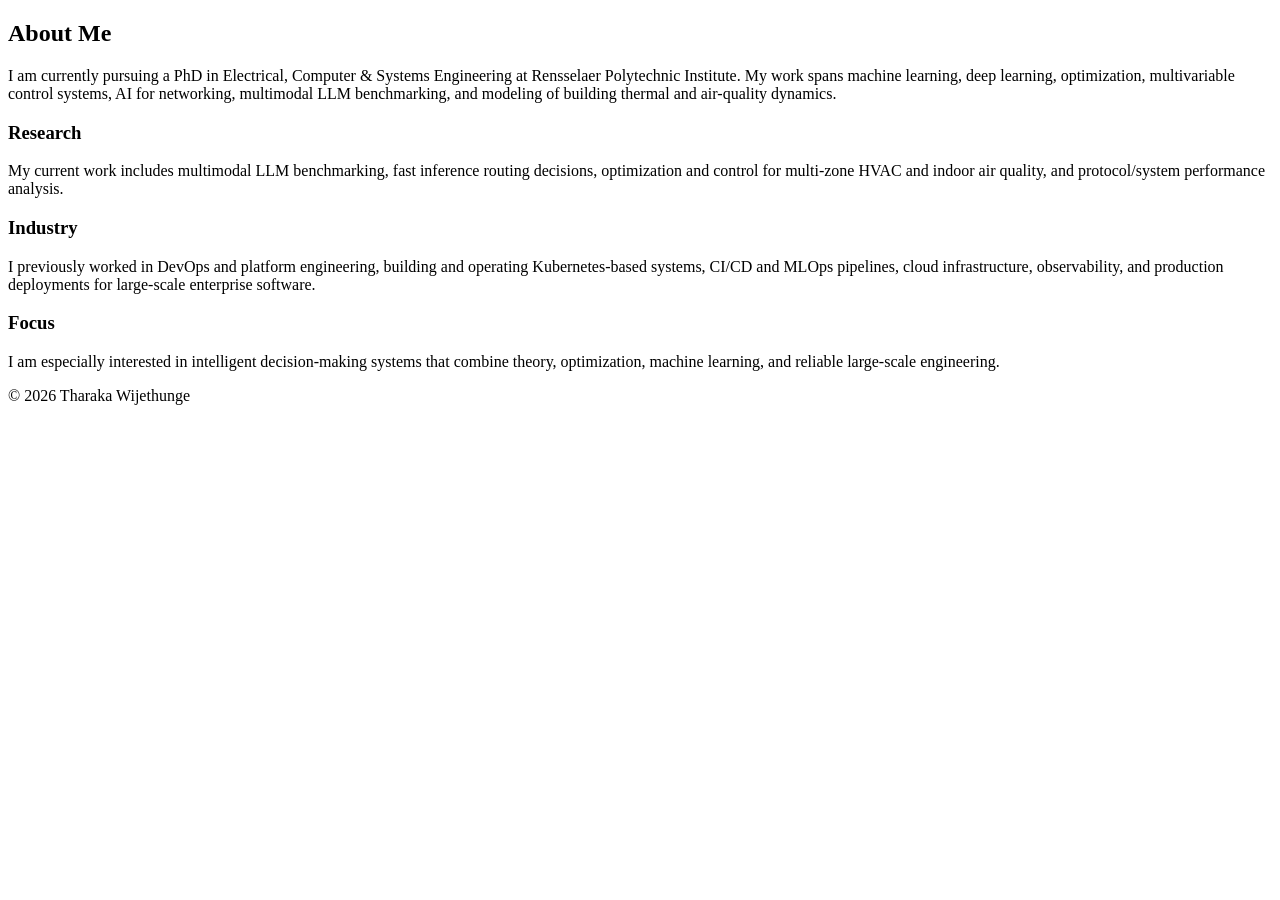
==== about.html @ c2cd3a3f "Add files via upload" ====
<!DOCTYPE html>
<html lang="en">
<head>
  <meta charset="UTF-8" />
  <meta name="viewport" content="width=device-width, initial-scale=1.0" />
  <title>About | Tharaka Wijethunge</title>
  <link rel="stylesheet" href="css/styles.css" />
</head>
<body>
  <div id="site-nav"></div>

  <section class="section page-section">
    <div class="container">
      <h1 class="section-title">About Me</h1>
      <p class="section-sub">
        I am currently pursuing a PhD in Electrical, Computer & Systems Engineering at Rensselaer Polytechnic Institute.
        My work spans machine learning, deep learning, optimization, multivariable control systems, AI for networking,
        multimodal LLM benchmarking, and modeling of building thermal and air-quality dynamics.
      </p>

      <div class="grid-3">
        <div class="glass card">
          <h3>Research</h3>
          <p>
            My current work includes multimodal LLM benchmarking, fast inference routing decisions, optimization and control
            for multi-zone HVAC and indoor air quality, and protocol/system performance analysis.
          </p>
        </div>
        <div class="glass card">
          <h3>Industry</h3>
          <p>
            I previously worked in DevOps and platform engineering, building and operating Kubernetes-based systems,
            CI/CD and MLOps pipelines, cloud infrastructure, observability, and production deployments for large-scale
            enterprise software.
          </p>
        </div>
        <div class="glass card">
          <h3>Focus</h3>
          <p>
            I am especially interested in intelligent decision-making systems that combine theory, optimization,
            machine learning, and reliable large-scale engineering.
          </p>
        </div>
      </div>
    </div>
  </section>

  <footer class="footer"><div class="container">© 2026 Tharaka Wijethunge</div></footer>
  <script src="js/navbar.js"></script>
</body>
</html>
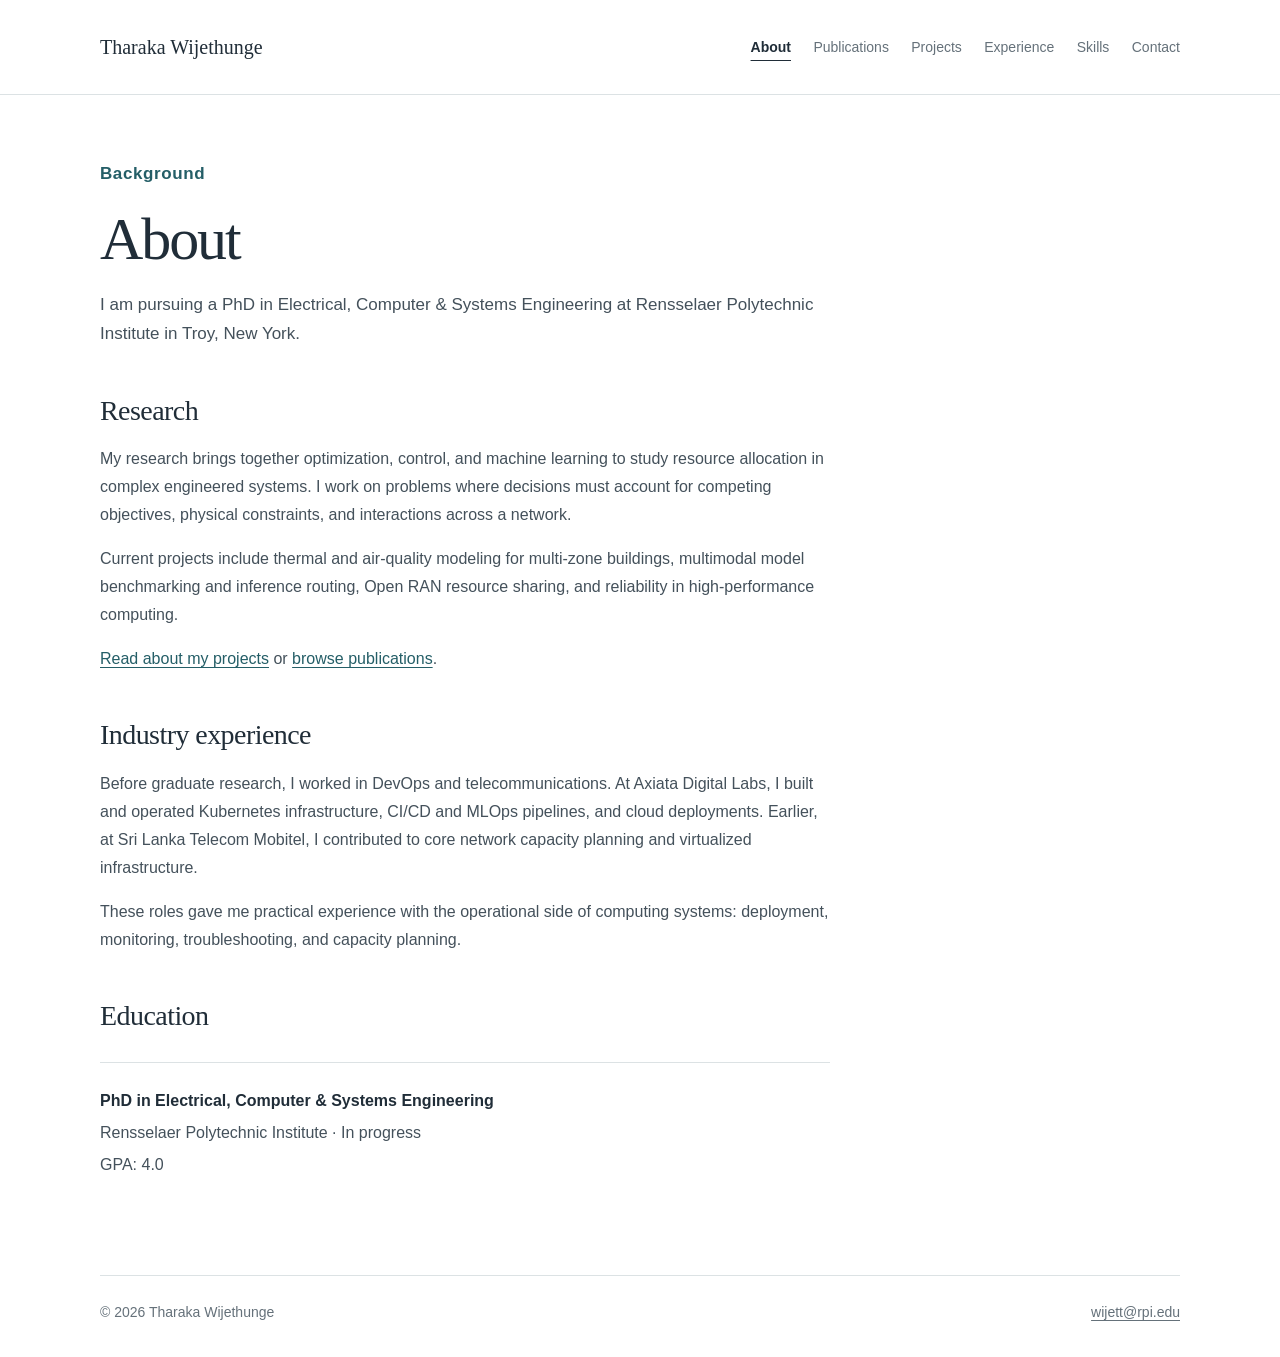
==== commit 145a2371: "s" ====
--- a/about.html
+++ b/about.html
@@ -4,48 +4,59 @@
   <meta charset="UTF-8" />
   <meta name="viewport" content="width=device-width, initial-scale=1.0" />
   <title>About | Tharaka Wijethunge</title>
+  <meta name="description" content="Research background and doctoral education of Tharaka Wijethunge at Rensselaer Polytechnic Institute." />
   <link rel="stylesheet" href="css/styles.css" />
 </head>
 <body>
-  <div id="site-nav"></div>
+  <a class="skip-link" href="#main-content">Skip to content</a>
+  <header class="site-header">
+    <div class="container nav-inner">
+      <a class="brand" href="index.html">Tharaka Wijethunge</a>
+      <nav class="nav-links" aria-label="Main navigation">
+          <a href="about.html" aria-current="page">About</a>
+          <a href="publications.html">Publications</a>
+          <a href="projects.html">Projects</a>
+          <a href="experience.html">Experience</a>
+          <a href="skills.html">Skills</a>
+          <a href="contact.html">Contact</a>
+      </nav>
+    </div>
+  </header>
 
-  <section class="section page-section">
-    <div class="container">
-      <h1 class="section-title">About Me</h1>
-      <p class="section-sub">
-        I am currently pursuing a PhD in Electrical, Computer & Systems Engineering at Rensselaer Polytechnic Institute.
-        My work spans machine learning, deep learning, optimization, multivariable control systems, AI for networking,
-        multimodal LLM benchmarking, and modeling of building thermal and air-quality dynamics.
-      </p>
+<main id="main-content" class="container page">
+    <header class="page-header">
+      <p class="eyebrow">Background</p>
+      <h1>About</h1>
+      <p>I am pursuing a PhD in Electrical, Computer &amp; Systems Engineering at Rensselaer Polytechnic Institute in Troy, New York.</p>
+    </header>
+    <div class="prose">
+      <section aria-labelledby="research-background">
+        <h2 id="research-background">Research</h2>
+        <p>My research brings together optimization, control, and machine learning to study resource allocation in complex engineered systems. I work on problems where decisions must account for competing objectives, physical constraints, and interactions across a network.</p>
+        <p>Current projects include thermal and air-quality modeling for multi-zone buildings, multimodal model benchmarking and inference routing, Open RAN resource sharing, and reliability in high-performance computing.</p>
+        <p><a href="projects.html">Read about my projects</a> or <a href="publications.html">browse publications</a>.</p>
+      </section>
+      <section aria-labelledby="industry-background">
+        <h2 id="industry-background">Industry experience</h2>
+        <p>Before graduate research, I worked in DevOps and telecommunications. At Axiata Digital Labs, I built and operated Kubernetes infrastructure, CI/CD and MLOps pipelines, and cloud deployments. Earlier, at Sri Lanka Telecom Mobitel, I contributed to core network capacity planning and virtualized infrastructure.</p>
+        <p>These roles gave me practical experience with the operational side of computing systems: deployment, monitoring, troubleshooting, and capacity planning.</p>
+      </section>
+      <section aria-labelledby="education-title">
+        <h2 id="education-title">Education</h2>
+        <dl class="education">
+          <dt>PhD in Electrical, Computer &amp; Systems Engineering</dt>
+          <dd>Rensselaer Polytechnic Institute &middot; In progress</dd>
+          <dd>GPA: 4.0</dd>
+        </dl>
+      </section>
+    </div>
+  </main>
 
-      <div class="grid-3">
-        <div class="glass card">
-          <h3>Research</h3>
-          <p>
-            My current work includes multimodal LLM benchmarking, fast inference routing decisions, optimization and control
-            for multi-zone HVAC and indoor air quality, and protocol/system performance analysis.
-          </p>
-        </div>
-        <div class="glass card">
-          <h3>Industry</h3>
-          <p>
-            I previously worked in DevOps and platform engineering, building and operating Kubernetes-based systems,
-            CI/CD and MLOps pipelines, cloud infrastructure, observability, and production deployments for large-scale
-            enterprise software.
-          </p>
-        </div>
-        <div class="glass card">
-          <h3>Focus</h3>
-          <p>
-            I am especially interested in intelligent decision-making systems that combine theory, optimization,
-            machine learning, and reliable large-scale engineering.
-          </p>
-        </div>
-      </div>
+  <footer class="site-footer">
+    <div class="container footer-inner">
+      <span>&copy; 2026 Tharaka Wijethunge</span>
+      <a href="mailto:wijett@rpi.edu">wijett@rpi.edu</a>
     </div>
-  </section>
-
-  <footer class="footer"><div class="container">© 2026 Tharaka Wijethunge</div></footer>
-  <script src="js/navbar.js"></script>
+  </footer>
 </body>
 </html>
--- a/css/styles.css
+++ b/css/styles.css
@@ -0,0 +1,145 @@
+:root {
+  color-scheme: light;
+  --ink: #202d38;
+  --body: #44515b;
+  --muted: #65717a;
+  --accent: #245e67;
+  --line: #dce2e4;
+  --paper: #fff;
+  --max-width: 1080px;
+}
+* { box-sizing: border-box; }
+html { scroll-padding-top: 2rem; }
+body {
+  margin: 0;
+  min-height: 100vh;
+  display: flex;
+  flex-direction: column;
+  background: var(--paper);
+  color: var(--body);
+  font-family: -apple-system, BlinkMacSystemFont, "Segoe UI", Arial, sans-serif;
+  font-size: 1rem;
+  line-height: 1.75;
+  -webkit-font-smoothing: antialiased;
+}
+::selection { background: #dbeaec; color: var(--ink); }
+a { color: var(--accent); text-underline-offset: .2em; text-decoration-thickness: 1px; }
+a:hover { color: var(--ink); }
+a:focus-visible { outline: 2px solid var(--accent); outline-offset: 5px; border-radius: 1px; }
+p, h1, h2, h3, ul, dl, figure { margin: 0; }
+p + p { margin-top: 1rem; }
+h1, h2, h3 { color: var(--ink); }
+h1, h2 { font-family: Georgia, "Times New Roman", serif; font-weight: 400; }
+h1 { font-size: clamp(2.6rem, 5vw, 3.75rem); line-height: 1.12; letter-spacing: -.035em; }
+h2 { font-size: 1.75rem; line-height: 1.3; letter-spacing: -.02em; }
+h3 { font-size: 1.0625rem; font-weight: 600; line-height: 1.5; }
+strong { color: var(--ink); font-weight: 600; }
+main { flex: 1; }
+.container { width: min(calc(100% - 4rem), var(--max-width)); margin-inline: auto; }
+.skip-link { position: absolute; z-index: 10; top: -6rem; left: 1rem; padding: .6rem 1rem; background: var(--ink); color: white; }
+.skip-link:focus { top: 1rem; color: white; }
+.site-header { border-bottom: 1px solid var(--line); }
+.nav-inner { min-height: 94px; display: flex; align-items: center; justify-content: space-between; gap: 2rem; }
+.brand { color: var(--ink); font-family: Georgia, "Times New Roman", serif; font-size: 1.25rem; text-decoration: none; white-space: nowrap; }
+.nav-links { display: flex; flex-wrap: wrap; gap: .35rem 1.4rem; }
+.nav-links a { padding-block: .6rem; color: var(--muted); font-size: .875rem; text-decoration: none; }
+.nav-links a:hover, .nav-links a[aria-current="page"] { color: var(--ink); text-decoration: underline; text-underline-offset: .5rem; }
+.nav-links a[aria-current="page"] { font-weight: 600; }
+.intro { display: grid; grid-template-columns: minmax(0, 1fr) 250px; gap: 5.5rem; padding-block: 4.75rem 4rem; align-items: start; }
+.eyebrow { margin-bottom: 1.1rem; color: var(--accent); font-size: .875rem; font-weight: 600; letter-spacing: .035em; }
+.intro h1 { margin-bottom: 1.25rem; }
+.affiliation { margin-bottom: 1.6rem; font-size: 1rem; color: var(--muted); line-height: 1.65; }
+.intro-copy { max-width: 640px; font-size: 1.0625rem; }
+.intro-copy p + p { margin-top: .9rem; }
+.profile-photo { display: block; width: 100%; height: 306px; object-fit: cover; object-position: center 37%; border-bottom: 1px solid var(--line); }
+.portrait figcaption { padding-top: 1rem; font-size: .875rem; line-height: 1.7; color: var(--muted); }
+.portrait figcaption strong { display: block; font-weight: 500; }
+.profile-links { display: flex; flex-wrap: wrap; gap: .5rem 1.5rem; margin-top: 1.75rem; font-size: .9375rem; }
+.home-section { padding-block: 2.5rem 3rem; border-top: 1px solid var(--line); }
+.section-heading { display: flex; align-items: baseline; justify-content: space-between; gap: 1rem 2rem; margin-bottom: 1.75rem; }
+.section-heading > a { font-size: .875rem; white-space: nowrap; }
+.research-grid { display: grid; grid-template-columns: repeat(3, minmax(0, 1fr)); gap: 2.5rem; }
+.research-grid h3 { margin-bottom: .65rem; }
+.research-grid p { font-size: .9375rem; }
+.reading-list { list-style: none; padding: 0; }
+.reading-list li { display: grid; grid-template-columns: 65px minmax(0, 1fr); gap: 1.5rem; padding-block: 1.35rem; border-top: 1px solid var(--line); }
+.reading-list li:first-child { border-top: 0; padding-top: 0; }
+.reading-list h3 { margin-bottom: .35rem; }
+.reading-list h3 a { color: var(--ink); text-decoration: none; }
+.reading-list h3 a:hover { color: var(--accent); text-decoration: underline; }
+.reading-list p, .year { color: var(--muted); font-size: .875rem; }
+.background-note { display: grid; grid-template-columns: 1fr 2fr; gap: 3rem; }
+.background-note a { display: inline-block; margin-top: .75rem; font-size: .9375rem; }
+.page { padding-block: 4rem 5rem; }
+.page-header { margin-bottom: 2.75rem; max-width: 760px; }
+.page-header h1 { margin-bottom: 1rem; }
+.page-header p { font-size: 1.0625rem; }
+.prose { max-width: 730px; }
+.prose > section + section { margin-top: 2.75rem; }
+.prose h2 { margin-bottom: 1rem; }
+.education { border-top: 1px solid var(--line); padding-top: 1.5rem; margin-top: 1.75rem; }
+.education dt { color: var(--ink); font-weight: 600; }
+.education dd { margin: .25rem 0 0; }
+.record { display: grid; grid-template-columns: 175px minmax(0, 1fr); gap: 2.5rem; padding-block: 2rem; border-top: 1px solid var(--line); }
+.record h2 { margin-bottom: .35rem; font-family: inherit; font-size: 1.125rem; font-weight: 600; letter-spacing: 0; line-height: 1.5; }
+.record .date { color: var(--muted); font-size: .875rem; padding-top: .15rem; }
+.org { color: var(--accent); margin-bottom: .9rem; font-size: .9375rem; }
+.record-body { max-width: 720px; }
+.record-body ul { padding-left: 1.15rem; }
+.record-body li + li { margin-top: .6rem; }
+.publication-group + .publication-group { margin-top: 3rem; }
+.publication-group > h2 { margin-bottom: 1.25rem; color: var(--accent); font-size: 1.5rem; }
+.publication { padding-block: 1.75rem; border-top: 1px solid var(--line); max-width: 860px; }
+.publication h3 { font-size: 1.125rem; margin-bottom: .6rem; max-width: 820px; }
+.authors { font-size: .9375rem; }
+.venue { font-size: .9375rem; margin-top: .35rem; color: var(--accent); }
+.publication-summary { margin-top: .75rem; font-size: .9375rem; max-width: 780px; }
+.project-list .record { grid-template-columns: 145px minmax(0, 1fr); }
+.project-meta { font-size: .875rem; color: var(--muted); }
+.project-meta strong { display: block; margin-bottom: .25rem; color: var(--accent); font-weight: 500; }
+.project-status { font-size: .875rem; color: var(--muted); }
+.skill-list { max-width: 860px; }
+.skill-row { display: grid; grid-template-columns: 230px minmax(0, 1fr); gap: 2rem; padding-block: 1.5rem; border-top: 1px solid var(--line); }
+.skill-row dt { color: var(--ink); font-weight: 600; }
+.skill-row dd { margin: 0; }
+.contact-list { max-width: 750px; }
+.contact-list .skill-row { grid-template-columns: 145px minmax(0, 1fr); }
+.contact-list a { overflow-wrap: anywhere; }
+.site-footer { margin-top: 1rem; }
+.footer-inner { border-top: 1px solid var(--line); padding-block: 1.5rem 2rem; display: flex; flex-wrap: wrap; justify-content: space-between; gap: .5rem 2rem; font-size: .875rem; color: var(--muted); }
+.footer-inner a { color: var(--muted); }
+@media (max-width: 960px) {
+  .nav-inner { align-items: flex-start; flex-direction: column; gap: .5rem; padding-block: 1.25rem; }
+  .nav-links { gap: .25rem 1.5rem; }
+  .intro { gap: 3rem; grid-template-columns: minmax(0, 1fr) 210px; padding-top: 3.5rem; }
+  .profile-photo { height: 270px; }
+  .research-grid { gap: 1.5rem; }
+}
+@media (max-width: 680px) {
+  .container { width: calc(100% - 2.5rem); }
+  .nav-links { gap: 0 1.2rem; }
+  .nav-links a { font-size: .875rem; }
+  .intro { grid-template-columns: 1fr; gap: 2rem; padding-block: 2.75rem; }
+  .intro h1 { font-size: clamp(2.65rem, 11vw, 3.5rem); }
+  .portrait { display: grid; grid-template-columns: 130px minmax(0, 1fr); gap: 1.5rem; align-items: center; }
+  .profile-photo { height: 165px; }
+  .portrait figcaption { padding: 0; }
+  .research-grid { grid-template-columns: 1fr; gap: 1.75rem; }
+  .home-section { padding-block: 2rem; }
+  .section-heading { flex-wrap: wrap; margin-bottom: 1.5rem; }
+  .background-note { grid-template-columns: 1fr; gap: 1rem; }
+  .reading-list li { grid-template-columns: 45px minmax(0, 1fr); gap: .75rem; }
+  .page { padding-block: 2.75rem 3rem; }
+  .page-header { margin-bottom: 2rem; }
+  .record, .project-list .record { grid-template-columns: 1fr; gap: .65rem; padding-block: 1.5rem; }
+  .project-meta strong { display: inline; margin-right: .5rem; }
+  .skill-row, .contact-list .skill-row { grid-template-columns: 1fr; gap: .4rem; padding-block: 1.25rem; }
+}
+@media print {
+  body { color: #000; font-size: 11pt; }
+  .container { width: 100%; }
+  .site-header, .skip-link, .site-footer { display: none; }
+  .page, .intro { padding-block: 1rem; }
+  a { color: inherit; }
+  .record, .publication, .research-grid article { break-inside: avoid; }
+}
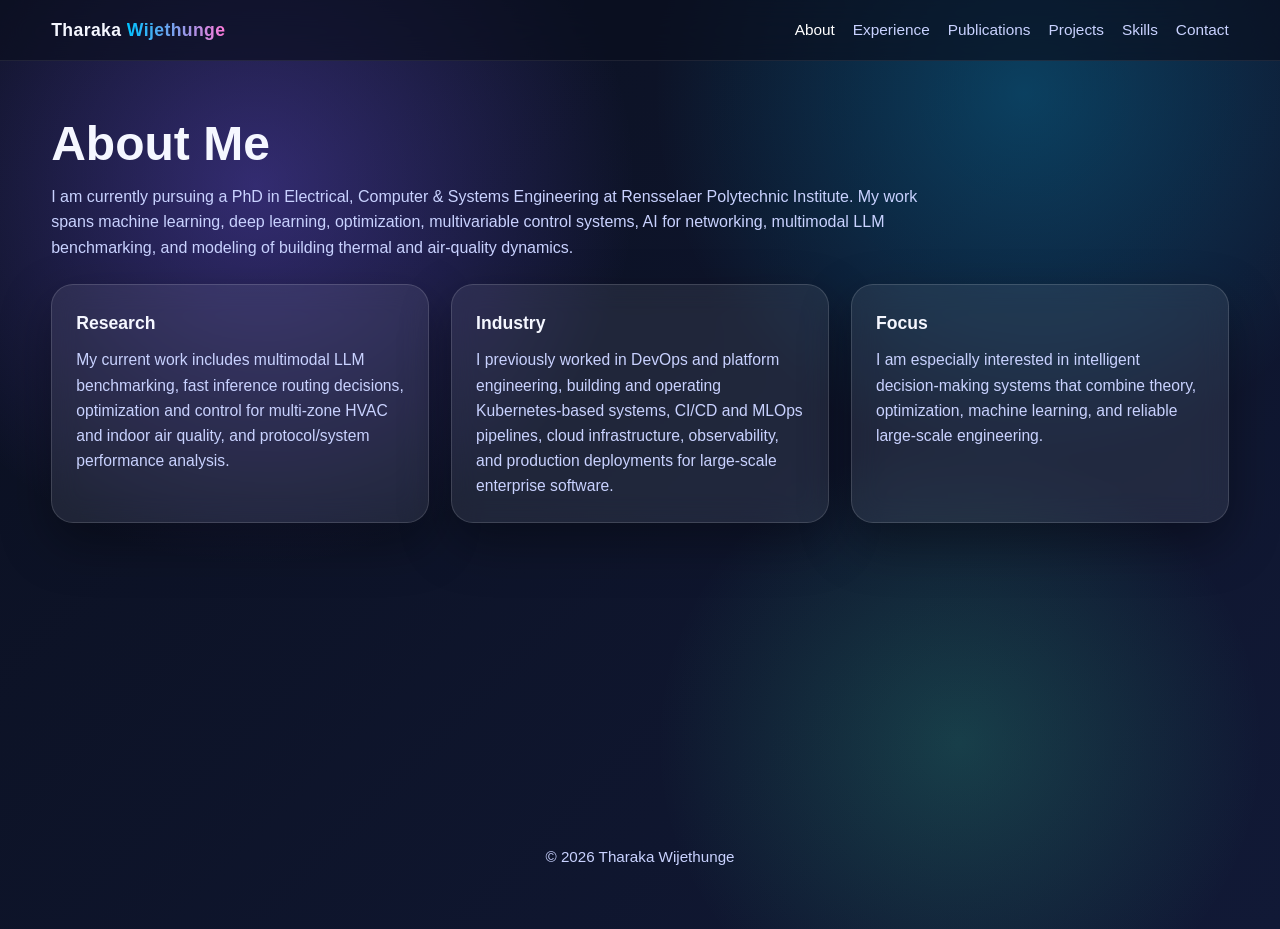
==== commit 0e174c21: "sv" ====
--- a/about.html
+++ b/about.html
@@ -4,59 +4,48 @@
   <meta charset="UTF-8" />
   <meta name="viewport" content="width=device-width, initial-scale=1.0" />
   <title>About | Tharaka Wijethunge</title>
-  <meta name="description" content="Research background and doctoral education of Tharaka Wijethunge at Rensselaer Polytechnic Institute." />
   <link rel="stylesheet" href="css/styles.css" />
 </head>
 <body>
-  <a class="skip-link" href="#main-content">Skip to content</a>
-  <header class="site-header">
-    <div class="container nav-inner">
-      <a class="brand" href="index.html">Tharaka Wijethunge</a>
-      <nav class="nav-links" aria-label="Main navigation">
-          <a href="about.html" aria-current="page">About</a>
-          <a href="publications.html">Publications</a>
-          <a href="projects.html">Projects</a>
-          <a href="experience.html">Experience</a>
-          <a href="skills.html">Skills</a>
-          <a href="contact.html">Contact</a>
-      </nav>
+  <div id="site-nav"></div>
+
+  <section class="section page-section">
+    <div class="container">
+      <h1 class="section-title">About Me</h1>
+      <p class="section-sub">
+        I am currently pursuing a PhD in Electrical, Computer & Systems Engineering at Rensselaer Polytechnic Institute.
+        My work spans machine learning, deep learning, optimization, multivariable control systems, AI for networking,
+        multimodal LLM benchmarking, and modeling of building thermal and air-quality dynamics.
+      </p>
+
+      <div class="grid-3">
+        <div class="glass card">
+          <h3>Research</h3>
+          <p>
+            My current work includes multimodal LLM benchmarking, fast inference routing decisions, optimization and control
+            for multi-zone HVAC and indoor air quality, and protocol/system performance analysis.
+          </p>
+        </div>
+        <div class="glass card">
+          <h3>Industry</h3>
+          <p>
+            I previously worked in DevOps and platform engineering, building and operating Kubernetes-based systems,
+            CI/CD and MLOps pipelines, cloud infrastructure, observability, and production deployments for large-scale
+            enterprise software.
+          </p>
+        </div>
+        <div class="glass card">
+          <h3>Focus</h3>
+          <p>
+            I am especially interested in intelligent decision-making systems that combine theory, optimization,
+            machine learning, and reliable large-scale engineering.
+          </p>
+        </div>
+      </div>
     </div>
-  </header>
+  </section>
 
-<main id="main-content" class="container page">
-    <header class="page-header">
-      <p class="eyebrow">Background</p>
-      <h1>About</h1>
-      <p>I am pursuing a PhD in Electrical, Computer &amp; Systems Engineering at Rensselaer Polytechnic Institute in Troy, New York.</p>
-    </header>
-    <div class="prose">
-      <section aria-labelledby="research-background">
-        <h2 id="research-background">Research</h2>
-        <p>My research brings together optimization, control, and machine learning to study resource allocation in complex engineered systems. I work on problems where decisions must account for competing objectives, physical constraints, and interactions across a network.</p>
-        <p>Current projects include thermal and air-quality modeling for multi-zone buildings, multimodal model benchmarking and inference routing, Open RAN resource sharing, and reliability in high-performance computing.</p>
-        <p><a href="projects.html">Read about my projects</a> or <a href="publications.html">browse publications</a>.</p>
-      </section>
-      <section aria-labelledby="industry-background">
-        <h2 id="industry-background">Industry experience</h2>
-        <p>Before graduate research, I worked in DevOps and telecommunications. At Axiata Digital Labs, I built and operated Kubernetes infrastructure, CI/CD and MLOps pipelines, and cloud deployments. Earlier, at Sri Lanka Telecom Mobitel, I contributed to core network capacity planning and virtualized infrastructure.</p>
-        <p>These roles gave me practical experience with the operational side of computing systems: deployment, monitoring, troubleshooting, and capacity planning.</p>
-      </section>
-      <section aria-labelledby="education-title">
-        <h2 id="education-title">Education</h2>
-        <dl class="education">
-          <dt>PhD in Electrical, Computer &amp; Systems Engineering</dt>
-          <dd>Rensselaer Polytechnic Institute &middot; In progress</dd>
-          <dd>GPA: 4.0</dd>
-        </dl>
-      </section>
-    </div>
-  </main>
-
-  <footer class="site-footer">
-    <div class="container footer-inner">
-      <span>&copy; 2026 Tharaka Wijethunge</span>
-      <a href="mailto:wijett@rpi.edu">wijett@rpi.edu</a>
-    </div>
-  </footer>
+  <footer class="footer"><div class="container">© 2026 Tharaka Wijethunge</div></footer>
+  <script src="js/navbar.js"></script>
 </body>
 </html>
--- a/css/styles.css
+++ b/css/styles.css
@@ -1,145 +1,367 @@
+* {
+  margin: 0;
+  padding: 0;
+  box-sizing: border-box;
+}
+
 :root {
-  color-scheme: light;
-  --ink: #202d38;
-  --body: #44515b;
-  --muted: #65717a;
-  --accent: #245e67;
-  --line: #dce2e4;
-  --paper: #fff;
-  --max-width: 1080px;
-}
-* { box-sizing: border-box; }
-html { scroll-padding-top: 2rem; }
+  --bg1: #0b1020;
+  --bg2: #111936;
+  --card: rgba(255, 255, 255, 0.08);
+  --card-border: rgba(255, 255, 255, 0.14);
+  --text: #f5f7ff;
+  --muted: #c9d2ff;
+  --accent1: #7c5cff;
+  --accent2: #00c2ff;
+  --accent3: #3cf2b8;
+  --accent4: #ff7ad9;
+  --shadow: 0 20px 50px rgba(0, 0, 0, 0.35);
+  --radius: 22px;
+  --maxw: 1180px;
+}
+
 body {
-  margin: 0;
+  font-family: Arial, Helvetica, sans-serif;
+  color: var(--text);
+  background:
+    radial-gradient(circle at 20% 20%, rgba(124,92,255,0.35), transparent 30%),
+    radial-gradient(circle at 80% 10%, rgba(0,194,255,0.25), transparent 28%),
+    radial-gradient(circle at 75% 80%, rgba(60,242,184,0.18), transparent 25%),
+    linear-gradient(135deg, var(--bg1), var(--bg2));
   min-height: 100vh;
-  display: flex;
-  flex-direction: column;
-  background: var(--paper);
-  color: var(--body);
-  font-family: -apple-system, BlinkMacSystemFont, "Segoe UI", Arial, sans-serif;
-  font-size: 1rem;
-  line-height: 1.75;
-  -webkit-font-smoothing: antialiased;
-}
-::selection { background: #dbeaec; color: var(--ink); }
-a { color: var(--accent); text-underline-offset: .2em; text-decoration-thickness: 1px; }
-a:hover { color: var(--ink); }
-a:focus-visible { outline: 2px solid var(--accent); outline-offset: 5px; border-radius: 1px; }
-p, h1, h2, h3, ul, dl, figure { margin: 0; }
-p + p { margin-top: 1rem; }
-h1, h2, h3 { color: var(--ink); }
-h1, h2 { font-family: Georgia, "Times New Roman", serif; font-weight: 400; }
-h1 { font-size: clamp(2.6rem, 5vw, 3.75rem); line-height: 1.12; letter-spacing: -.035em; }
-h2 { font-size: 1.75rem; line-height: 1.3; letter-spacing: -.02em; }
-h3 { font-size: 1.0625rem; font-weight: 600; line-height: 1.5; }
-strong { color: var(--ink); font-weight: 600; }
-main { flex: 1; }
-.container { width: min(calc(100% - 4rem), var(--max-width)); margin-inline: auto; }
-.skip-link { position: absolute; z-index: 10; top: -6rem; left: 1rem; padding: .6rem 1rem; background: var(--ink); color: white; }
-.skip-link:focus { top: 1rem; color: white; }
-.site-header { border-bottom: 1px solid var(--line); }
-.nav-inner { min-height: 94px; display: flex; align-items: center; justify-content: space-between; gap: 2rem; }
-.brand { color: var(--ink); font-family: Georgia, "Times New Roman", serif; font-size: 1.25rem; text-decoration: none; white-space: nowrap; }
-.nav-links { display: flex; flex-wrap: wrap; gap: .35rem 1.4rem; }
-.nav-links a { padding-block: .6rem; color: var(--muted); font-size: .875rem; text-decoration: none; }
-.nav-links a:hover, .nav-links a[aria-current="page"] { color: var(--ink); text-decoration: underline; text-underline-offset: .5rem; }
-.nav-links a[aria-current="page"] { font-weight: 600; }
-.intro { display: grid; grid-template-columns: minmax(0, 1fr) 250px; gap: 5.5rem; padding-block: 4.75rem 4rem; align-items: start; }
-.eyebrow { margin-bottom: 1.1rem; color: var(--accent); font-size: .875rem; font-weight: 600; letter-spacing: .035em; }
-.intro h1 { margin-bottom: 1.25rem; }
-.affiliation { margin-bottom: 1.6rem; font-size: 1rem; color: var(--muted); line-height: 1.65; }
-.intro-copy { max-width: 640px; font-size: 1.0625rem; }
-.intro-copy p + p { margin-top: .9rem; }
-.profile-photo { display: block; width: 100%; height: 306px; object-fit: cover; object-position: center 37%; border-bottom: 1px solid var(--line); }
-.portrait figcaption { padding-top: 1rem; font-size: .875rem; line-height: 1.7; color: var(--muted); }
-.portrait figcaption strong { display: block; font-weight: 500; }
-.profile-links { display: flex; flex-wrap: wrap; gap: .5rem 1.5rem; margin-top: 1.75rem; font-size: .9375rem; }
-.home-section { padding-block: 2.5rem 3rem; border-top: 1px solid var(--line); }
-.section-heading { display: flex; align-items: baseline; justify-content: space-between; gap: 1rem 2rem; margin-bottom: 1.75rem; }
-.section-heading > a { font-size: .875rem; white-space: nowrap; }
-.research-grid { display: grid; grid-template-columns: repeat(3, minmax(0, 1fr)); gap: 2.5rem; }
-.research-grid h3 { margin-bottom: .65rem; }
-.research-grid p { font-size: .9375rem; }
-.reading-list { list-style: none; padding: 0; }
-.reading-list li { display: grid; grid-template-columns: 65px minmax(0, 1fr); gap: 1.5rem; padding-block: 1.35rem; border-top: 1px solid var(--line); }
-.reading-list li:first-child { border-top: 0; padding-top: 0; }
-.reading-list h3 { margin-bottom: .35rem; }
-.reading-list h3 a { color: var(--ink); text-decoration: none; }
-.reading-list h3 a:hover { color: var(--accent); text-decoration: underline; }
-.reading-list p, .year { color: var(--muted); font-size: .875rem; }
-.background-note { display: grid; grid-template-columns: 1fr 2fr; gap: 3rem; }
-.background-note a { display: inline-block; margin-top: .75rem; font-size: .9375rem; }
-.page { padding-block: 4rem 5rem; }
-.page-header { margin-bottom: 2.75rem; max-width: 760px; }
-.page-header h1 { margin-bottom: 1rem; }
-.page-header p { font-size: 1.0625rem; }
-.prose { max-width: 730px; }
-.prose > section + section { margin-top: 2.75rem; }
-.prose h2 { margin-bottom: 1rem; }
-.education { border-top: 1px solid var(--line); padding-top: 1.5rem; margin-top: 1.75rem; }
-.education dt { color: var(--ink); font-weight: 600; }
-.education dd { margin: .25rem 0 0; }
-.record { display: grid; grid-template-columns: 175px minmax(0, 1fr); gap: 2.5rem; padding-block: 2rem; border-top: 1px solid var(--line); }
-.record h2 { margin-bottom: .35rem; font-family: inherit; font-size: 1.125rem; font-weight: 600; letter-spacing: 0; line-height: 1.5; }
-.record .date { color: var(--muted); font-size: .875rem; padding-top: .15rem; }
-.org { color: var(--accent); margin-bottom: .9rem; font-size: .9375rem; }
-.record-body { max-width: 720px; }
-.record-body ul { padding-left: 1.15rem; }
-.record-body li + li { margin-top: .6rem; }
-.publication-group + .publication-group { margin-top: 3rem; }
-.publication-group > h2 { margin-bottom: 1.25rem; color: var(--accent); font-size: 1.5rem; }
-.publication { padding-block: 1.75rem; border-top: 1px solid var(--line); max-width: 860px; }
-.publication h3 { font-size: 1.125rem; margin-bottom: .6rem; max-width: 820px; }
-.authors { font-size: .9375rem; }
-.venue { font-size: .9375rem; margin-top: .35rem; color: var(--accent); }
-.publication-summary { margin-top: .75rem; font-size: .9375rem; max-width: 780px; }
-.project-list .record { grid-template-columns: 145px minmax(0, 1fr); }
-.project-meta { font-size: .875rem; color: var(--muted); }
-.project-meta strong { display: block; margin-bottom: .25rem; color: var(--accent); font-weight: 500; }
-.project-status { font-size: .875rem; color: var(--muted); }
-.skill-list { max-width: 860px; }
-.skill-row { display: grid; grid-template-columns: 230px minmax(0, 1fr); gap: 2rem; padding-block: 1.5rem; border-top: 1px solid var(--line); }
-.skill-row dt { color: var(--ink); font-weight: 600; }
-.skill-row dd { margin: 0; }
-.contact-list { max-width: 750px; }
-.contact-list .skill-row { grid-template-columns: 145px minmax(0, 1fr); }
-.contact-list a { overflow-wrap: anywhere; }
-.site-footer { margin-top: 1rem; }
-.footer-inner { border-top: 1px solid var(--line); padding-block: 1.5rem 2rem; display: flex; flex-wrap: wrap; justify-content: space-between; gap: .5rem 2rem; font-size: .875rem; color: var(--muted); }
-.footer-inner a { color: var(--muted); }
-@media (max-width: 960px) {
-  .nav-inner { align-items: flex-start; flex-direction: column; gap: .5rem; padding-block: 1.25rem; }
-  .nav-links { gap: .25rem 1.5rem; }
-  .intro { gap: 3rem; grid-template-columns: minmax(0, 1fr) 210px; padding-top: 3.5rem; }
-  .profile-photo { height: 270px; }
-  .research-grid { gap: 1.5rem; }
-}
-@media (max-width: 680px) {
-  .container { width: calc(100% - 2.5rem); }
-  .nav-links { gap: 0 1.2rem; }
-  .nav-links a { font-size: .875rem; }
-  .intro { grid-template-columns: 1fr; gap: 2rem; padding-block: 2.75rem; }
-  .intro h1 { font-size: clamp(2.65rem, 11vw, 3.5rem); }
-  .portrait { display: grid; grid-template-columns: 130px minmax(0, 1fr); gap: 1.5rem; align-items: center; }
-  .profile-photo { height: 165px; }
-  .portrait figcaption { padding: 0; }
-  .research-grid { grid-template-columns: 1fr; gap: 1.75rem; }
-  .home-section { padding-block: 2rem; }
-  .section-heading { flex-wrap: wrap; margin-bottom: 1.5rem; }
-  .background-note { grid-template-columns: 1fr; gap: 1rem; }
-  .reading-list li { grid-template-columns: 45px minmax(0, 1fr); gap: .75rem; }
-  .page { padding-block: 2.75rem 3rem; }
-  .page-header { margin-bottom: 2rem; }
-  .record, .project-list .record { grid-template-columns: 1fr; gap: .65rem; padding-block: 1.5rem; }
-  .project-meta strong { display: inline; margin-right: .5rem; }
-  .skill-row, .contact-list .skill-row { grid-template-columns: 1fr; gap: .4rem; padding-block: 1.25rem; }
-}
-@media print {
-  body { color: #000; font-size: 11pt; }
-  .container { width: 100%; }
-  .site-header, .skip-link, .site-footer { display: none; }
-  .page, .intro { padding-block: 1rem; }
-  a { color: inherit; }
-  .record, .publication, .research-grid article { break-inside: avoid; }
-}
+  line-height: 1.6;
+}
+
+a {
+  color: inherit;
+  text-decoration: none;
+}
+
+.container {
+  width: min(92%, var(--maxw));
+  margin: 0 auto;
+}
+
+.nav {
+  position: sticky;
+  top: 0;
+  z-index: 20;
+  backdrop-filter: blur(16px);
+  background: rgba(10, 14, 30, 0.65);
+  border-bottom: 1px solid rgba(255,255,255,0.08);
+}
+
+.nav-inner {
+  display: flex;
+  justify-content: space-between;
+  align-items: center;
+  padding: 16px 0;
+}
+
+.brand {
+  font-size: 1.1rem;
+  font-weight: 700;
+  letter-spacing: 0.4px;
+}
+
+.brand span {
+  background: linear-gradient(90deg, var(--accent2), var(--accent4));
+  -webkit-background-clip: text;
+  -webkit-text-fill-color: transparent;
+  background-clip: text;
+}
+
+.nav-links {
+  display: flex;
+  gap: 18px;
+  flex-wrap: wrap;
+  font-size: 0.96rem;
+  color: var(--muted);
+}
+
+.nav-links a:hover,
+.nav-links a.active {
+  color: white;
+}
+
+.hero {
+  padding: 72px 0 38px;
+}
+
+.hero-grid {
+  display: grid;
+  grid-template-columns: 1.15fr 0.85fr;
+  gap: 28px;
+  align-items: stretch;
+}
+
+.glass {
+  background: var(--card);
+  border: 1px solid var(--card-border);
+  border-radius: var(--radius);
+  box-shadow: var(--shadow);
+  backdrop-filter: blur(14px);
+}
+
+.hero-card {
+  padding: 38px;
+}
+
+.eyebrow {
+  display: inline-block;
+  padding: 8px 14px;
+  border-radius: 999px;
+  background: rgba(255,255,255,0.08);
+  border: 1px solid rgba(255,255,255,0.12);
+  color: #dfe6ff;
+  font-size: 0.9rem;
+  margin-bottom: 18px;
+}
+
+h1 {
+  font-size: clamp(2.2rem, 5vw, 4.1rem);
+  line-height: 1.05;
+  margin-bottom: 16px;
+}
+
+.gradient {
+  background: linear-gradient(90deg, #ffffff, #96d8ff, #f6a8ff);
+  -webkit-background-clip: text;
+  -webkit-text-fill-color: transparent;
+  background-clip: text;
+}
+
+.subtitle {
+  font-size: 1.08rem;
+  color: var(--muted);
+  max-width: 760px;
+  margin-bottom: 26px;
+}
+
+.hero-buttons {
+  display: flex;
+  gap: 14px;
+  flex-wrap: wrap;
+  margin-top: 22px;
+}
+
+.btn {
+  padding: 13px 20px;
+  border-radius: 14px;
+  font-weight: 700;
+  display: inline-flex;
+  align-items: center;
+  gap: 8px;
+  transition: 0.2s ease;
+}
+
+.btn-primary {
+  background: linear-gradient(90deg, var(--accent1), var(--accent2));
+  color: white;
+  box-shadow: 0 10px 30px rgba(0, 194, 255, 0.22);
+}
+
+.btn-secondary {
+  border: 1px solid rgba(255,255,255,0.16);
+  background: rgba(255,255,255,0.06);
+  color: white;
+}
+
+.btn:hover {
+  transform: translateY(-2px);
+}
+
+.profile-card {
+  padding: 28px;
+  display: grid;
+  gap: 18px;
+  align-content: center;
+}
+
+.profile-photo-wrap {
+  display: flex;
+  justify-content: center;
+}
+
+.profile-photo {
+  width: min(280px, 100%);
+  aspect-ratio: 4 / 5;
+  object-fit: cover;
+  object-position: center top;
+  border-radius: 24px;
+  border: 1px solid rgba(255,255,255,0.22);
+  box-shadow: 0 18px 40px rgba(0,0,0,0.35);
+  background: rgba(255,255,255,0.08);
+}
+
+.mini-grid {
+  display: grid;
+  grid-template-columns: 1fr 1fr;
+  gap: 14px;
+}
+
+.mini {
+  background: rgba(255,255,255,0.06);
+  border: 1px solid rgba(255,255,255,0.12);
+  border-radius: 18px;
+  padding: 18px;
+}
+
+.mini h3 {
+  font-size: 1.45rem;
+  margin-bottom: 6px;
+}
+
+.mini p {
+  color: var(--muted);
+  font-size: 0.92rem;
+}
+
+.section {
+  padding: 42px 0;
+}
+
+.page-section {
+  padding-top: 58px;
+  min-height: calc(100vh - 160px);
+}
+
+.section-title {
+  font-size: clamp(1.8rem, 4vw, 3rem);
+  margin-bottom: 14px;
+}
+
+.section-sub {
+  color: var(--muted);
+  margin-bottom: 24px;
+  max-width: 900px;
+}
+
+.grid-3 {
+  display: grid;
+  grid-template-columns: repeat(3, 1fr);
+  gap: 22px;
+}
+
+.grid-2 {
+  display: grid;
+  grid-template-columns: repeat(2, 1fr);
+  gap: 22px;
+}
+
+.card {
+  padding: 24px;
+  margin-bottom: 18px;
+}
+
+.card h3 {
+  margin-bottom: 10px;
+  font-size: 1.1rem;
+}
+
+.card p,
+.card li {
+  color: var(--muted);
+  font-size: 0.98rem;
+}
+
+.card ul {
+  padding-left: 18px;
+  margin-top: 8px;
+}
+
+.timeline-item {
+  padding: 22px;
+  border-radius: 20px;
+  background: rgba(255,255,255,0.06);
+  border: 1px solid rgba(255,255,255,0.12);
+}
+
+.timeline-item + .timeline-item {
+  margin-top: 18px;
+}
+
+.role {
+  display: flex;
+  justify-content: space-between;
+  gap: 20px;
+  flex-wrap: wrap;
+  margin-bottom: 6px;
+}
+
+.role h3 {
+  font-size: 1.12rem;
+}
+
+.role span {
+  color: #d9e4ff;
+  font-size: 0.92rem;
+}
+
+.org {
+  color: #ffffff;
+  font-weight: 700;
+  margin-bottom: 10px;
+}
+
+.chips {
+  display: flex;
+  flex-wrap: wrap;
+  gap: 10px;
+}
+
+.chip {
+  padding: 10px 14px;
+  border-radius: 999px;
+  background: rgba(255,255,255,0.08);
+  border: 1px solid rgba(255,255,255,0.13);
+  color: #e6edff;
+  font-size: 0.92rem;
+}
+
+.project {
+  position: relative;
+  overflow: hidden;
+}
+
+.project::after {
+  content: "";
+  position: absolute;
+  inset: auto -40px -40px auto;
+  width: 140px;
+  height: 140px;
+  background: radial-gradient(circle, rgba(124,92,255,0.28), transparent 70%);
+  pointer-events: none;
+}
+
+.pub-meta {
+  color: #ffffff;
+  font-weight: 700;
+  margin-bottom: 8px;
+}
+
+.footer {
+  padding: 44px 0 60px;
+  text-align: center;
+  color: var(--muted);
+  font-size: 0.95rem;
+}
+
+@media (max-width: 920px) {
+  .hero-grid,
+  .grid-3,
+  .grid-2 {
+    grid-template-columns: 1fr;
+  }
+
+  .hero-card,
+  .profile-card {
+    padding: 26px;
+  }
+
+  .nav-inner {
+    gap: 14px;
+    flex-direction: column;
+    align-items: flex-start;
+  }
+}
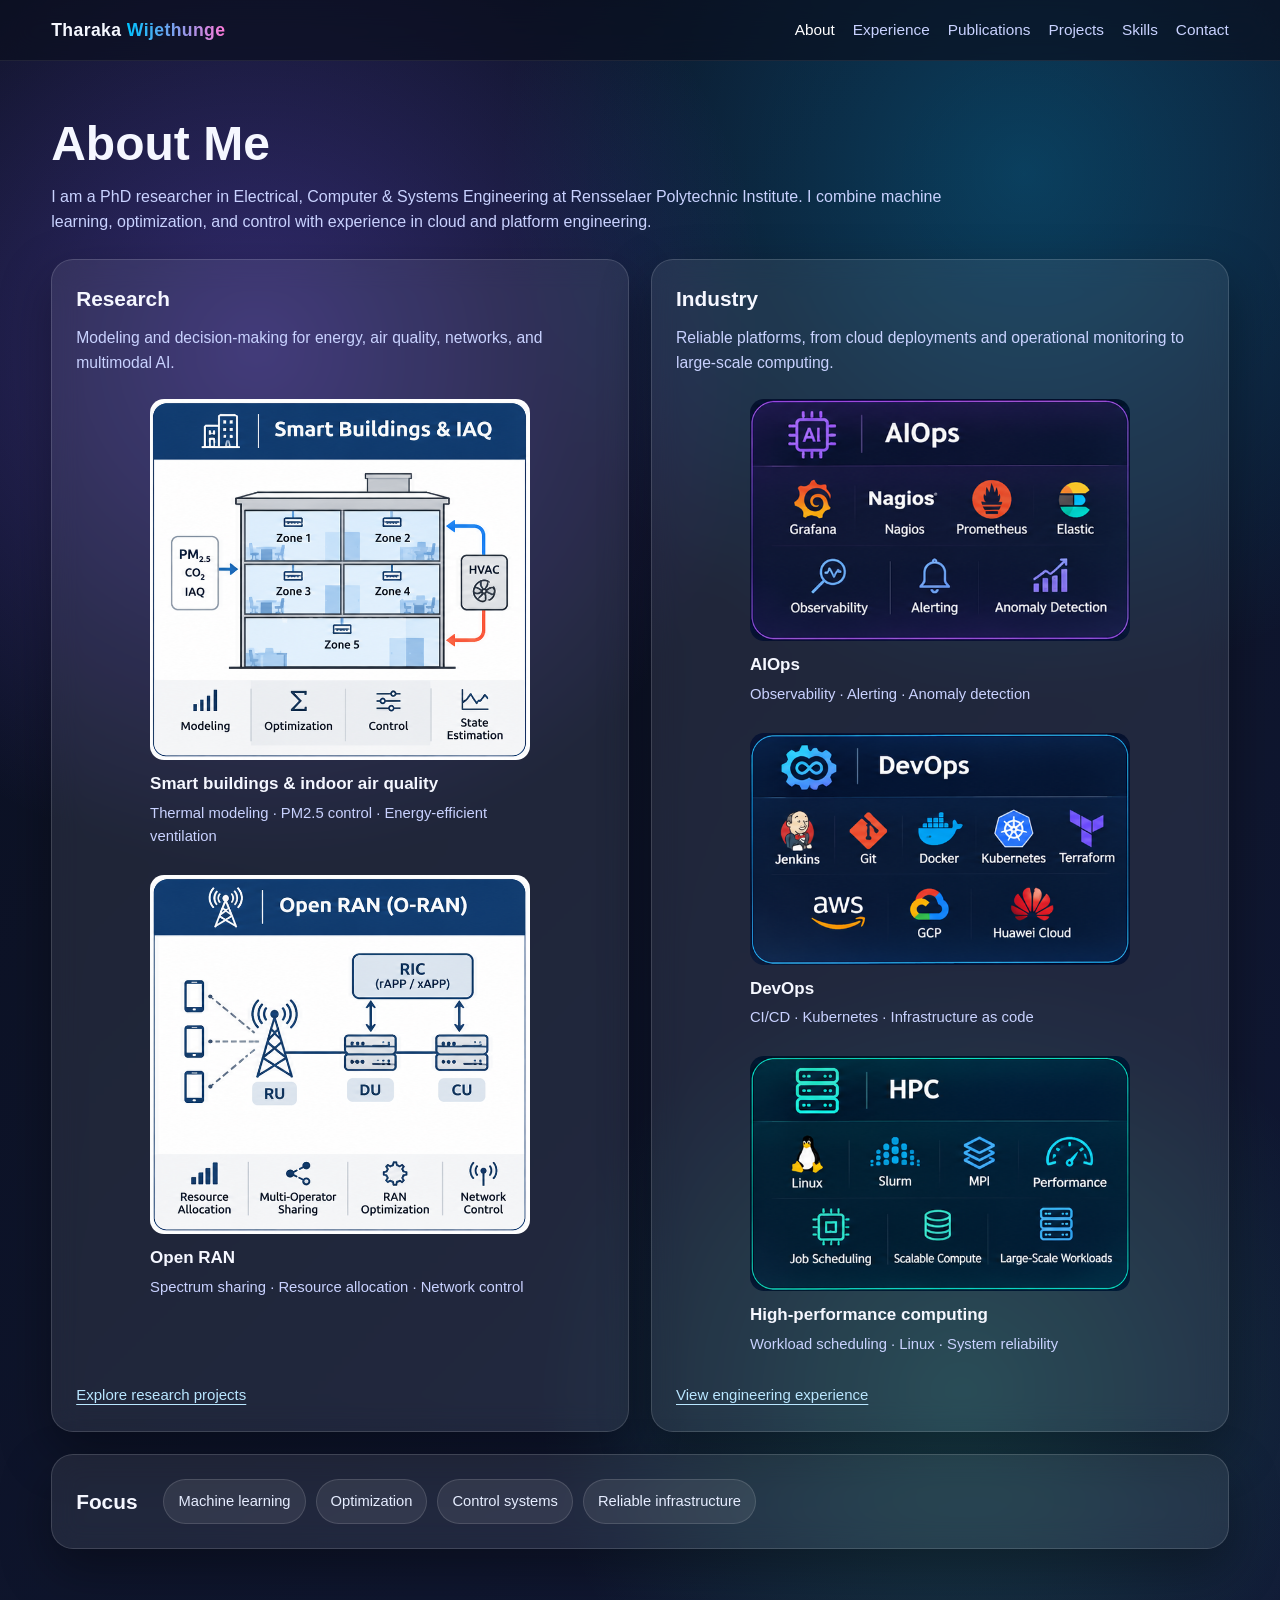
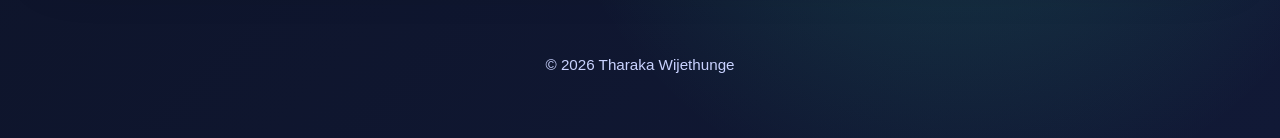
==== commit 2df30b92: "new" ====
--- a/about.html
+++ b/about.html
@@ -4,44 +4,100 @@
   <meta charset="UTF-8" />
   <meta name="viewport" content="width=device-width, initial-scale=1.0" />
   <title>About | Tharaka Wijethunge</title>
+  <meta name="description" content="Tharaka Wijethunge's research in smart buildings and Open RAN, and background in AIOps, DevOps, and high-performance computing." />
   <link rel="stylesheet" href="css/styles.css" />
+  <link rel="stylesheet" href="css/about.css" />
 </head>
 <body>
   <div id="site-nav"></div>
 
-  <section class="section page-section">
+  <section class="section page-section about-page">
     <div class="container">
       <h1 class="section-title">About Me</h1>
       <p class="section-sub">
-        I am currently pursuing a PhD in Electrical, Computer & Systems Engineering at Rensselaer Polytechnic Institute.
-        My work spans machine learning, deep learning, optimization, multivariable control systems, AI for networking,
-        multimodal LLM benchmarking, and modeling of building thermal and air-quality dynamics.
+        I am a PhD researcher in Electrical, Computer &amp; Systems Engineering at Rensselaer Polytechnic Institute.
+        I combine machine learning, optimization, and control with experience in cloud and platform engineering.
       </p>
 
-      <div class="grid-3">
-        <div class="glass card">
-          <h3>Research</h3>
-          <p>
-            My current work includes multimodal LLM benchmarking, fast inference routing decisions, optimization and control
-            for multi-zone HVAC and indoor air quality, and protocol/system performance analysis.
-          </p>
+      <div class="about-columns">
+        <section class="glass card about-panel" aria-labelledby="research-title">
+          <h2 id="research-title">Research</h2>
+          <p class="about-panel-intro">Modeling and decision-making for energy, air quality, networks, and multimodal AI.</p>
+
+          <div class="about-figures">
+            <figure class="about-topic">
+              <a class="topic-visual" href="assets/Smart_Buildings_IAQ.png" target="_blank" rel="noopener noreferrer" aria-label="Open the smart buildings and indoor air quality figure at full size">
+                <img src="assets/Smart_Buildings_IAQ.png" alt="Multi-zone smart building with HVAC, particulate matter monitoring, and modeling, optimization, and control methods" width="717" height="681" loading="lazy" decoding="async" />
+              </a>
+              <figcaption class="topic-caption">
+                <h3>Smart buildings &amp; indoor air quality</h3>
+                <p>Thermal modeling &middot; PM2.5 control &middot; Energy-efficient ventilation</p>
+              </figcaption>
+            </figure>
+
+            <figure class="about-topic">
+              <a class="topic-visual" href="assets/Open_RAN.png" target="_blank" rel="noopener noreferrer" aria-label="Open the Open RAN research figure at full size">
+                <img src="assets/Open_RAN.png" alt="Open RAN architecture linking users, radio units, distributed and centralized units, and an intelligent controller" width="720" height="681" loading="lazy" decoding="async" />
+              </a>
+              <figcaption class="topic-caption">
+                <h3>Open RAN</h3>
+                <p>Spectrum sharing &middot; Resource allocation &middot; Network control</p>
+              </figcaption>
+            </figure>
+          </div>
+
+          <a class="about-link" href="projects.html">Explore research projects</a>
+        </section>
+
+        <section class="glass card about-panel" aria-labelledby="industry-title">
+          <h2 id="industry-title">Industry</h2>
+          <p class="about-panel-intro">Reliable platforms, from cloud deployments and operational monitoring to large-scale computing.</p>
+
+          <div class="about-figures">
+            <figure class="about-topic">
+              <a class="topic-visual" href="assets/AIOps.png" target="_blank" rel="noopener noreferrer" aria-label="Open the AIOps tools and capabilities figure at full size">
+                <img src="assets/AIOps.png" alt="AIOps overview with Grafana, Nagios, Prometheus, and Elastic for observability, alerting, and anomaly detection" width="582" height="371" loading="lazy" decoding="async" />
+              </a>
+              <figcaption class="topic-caption">
+                <h3>AIOps</h3>
+                <p>Observability &middot; Alerting &middot; Anomaly detection</p>
+              </figcaption>
+            </figure>
+
+            <figure class="about-topic">
+              <a class="topic-visual" href="assets/DevOps.png" target="_blank" rel="noopener noreferrer" aria-label="Open the DevOps tools and cloud platforms figure at full size">
+                <img src="assets/DevOps.png" alt="DevOps tools including Jenkins, Git, Docker, Kubernetes, Terraform, AWS, GCP, and Huawei Cloud" width="607" height="371" loading="lazy" decoding="async" />
+              </a>
+              <figcaption class="topic-caption">
+                <h3>DevOps</h3>
+                <p>CI/CD &middot; Kubernetes &middot; Infrastructure as code</p>
+              </figcaption>
+            </figure>
+
+            <figure class="about-topic">
+              <a class="topic-visual" href="assets/HPC.png" target="_blank" rel="noopener noreferrer" aria-label="Open the high-performance computing figure at full size">
+                <img src="assets/HPC.png" alt="High-performance computing overview showing Linux, Slurm, MPI, job scheduling, scalable compute, and large-scale workloads" width="599" height="371" loading="lazy" decoding="async" />
+              </a>
+              <figcaption class="topic-caption">
+                <h3>High-performance computing</h3>
+                <p>Workload scheduling &middot; Linux &middot; System reliability</p>
+              </figcaption>
+            </figure>
+          </div>
+
+          <a class="about-link" href="experience.html">View engineering experience</a>
+        </section>
+      </div>
+
+      <section class="glass card about-focus" aria-labelledby="focus-title">
+        <h2 id="focus-title">Focus</h2>
+        <div class="chips" aria-label="Core areas of focus">
+          <span class="chip">Machine learning</span>
+          <span class="chip">Optimization</span>
+          <span class="chip">Control systems</span>
+          <span class="chip">Reliable infrastructure</span>
         </div>
-        <div class="glass card">
-          <h3>Industry</h3>
-          <p>
-            I previously worked in DevOps and platform engineering, building and operating Kubernetes-based systems,
-            CI/CD and MLOps pipelines, cloud infrastructure, observability, and production deployments for large-scale
-            enterprise software.
-          </p>
-        </div>
-        <div class="glass card">
-          <h3>Focus</h3>
-          <p>
-            I am especially interested in intelligent decision-making systems that combine theory, optimization,
-            machine learning, and reliable large-scale engineering.
-          </p>
-        </div>
-      </div>
+      </section>
     </div>
   </section>
 
--- a/css/about.css
+++ b/css/about.css
@@ -0,0 +1,37 @@
+/* About-page layout using the site's existing glass cards and colors. */
+.about-page .about-columns {
+  display: grid;
+  grid-template-columns: repeat(2, minmax(0, 1fr));
+  gap: 22px;
+}
+
+.about-page .about-panel {
+  display: flex;
+  flex-direction: column;
+  min-width: 0;
+  margin-bottom: 0;
+}
+
+.about-page .about-panel h2, .about-page .about-focus h2 {
+  font-size: 1.3rem;
+  line-height: 1.4;
+  margin-bottom: 12px;
+}
+
+.about-page .about-panel-intro { margin-bottom: 24px; }
+.about-page .about-figures { display: grid; gap: 26px; }
+.about-page .about-topic { width: min(100%, 380px); margin: 0 auto; }
+.about-page .topic-visual { display: block; border-radius: 14px; }
+.about-page .topic-visual img { display: block; width: 100%; height: auto; border-radius: 14px; }
+.about-page .topic-caption { margin-top: 12px; }
+.about-page .topic-caption h3 { margin-bottom: 5px; font-size: 1.0625rem; line-height: 1.45; }
+.about-page .topic-caption p { font-size: .925rem; line-height: 1.6; }
+.about-page .about-link { align-self: flex-start; margin-top: auto; padding-top: 26px; color: #b9e6ff; font-size: .9375rem; text-decoration: underline; text-underline-offset: 4px; }
+.about-page .about-link:hover { color: white; }
+.about-page .about-focus { display: flex; align-items: center; flex-wrap: wrap; gap: 14px 26px; margin-top: 22px; }
+.about-page .about-focus h2 { margin: 0; }
+.about-page a:focus-visible { outline: 2px solid #96d8ff; outline-offset: 5px; }
+
+@media (max-width: 920px) {
+  .about-page .about-columns { grid-template-columns: 1fr; }
+}
